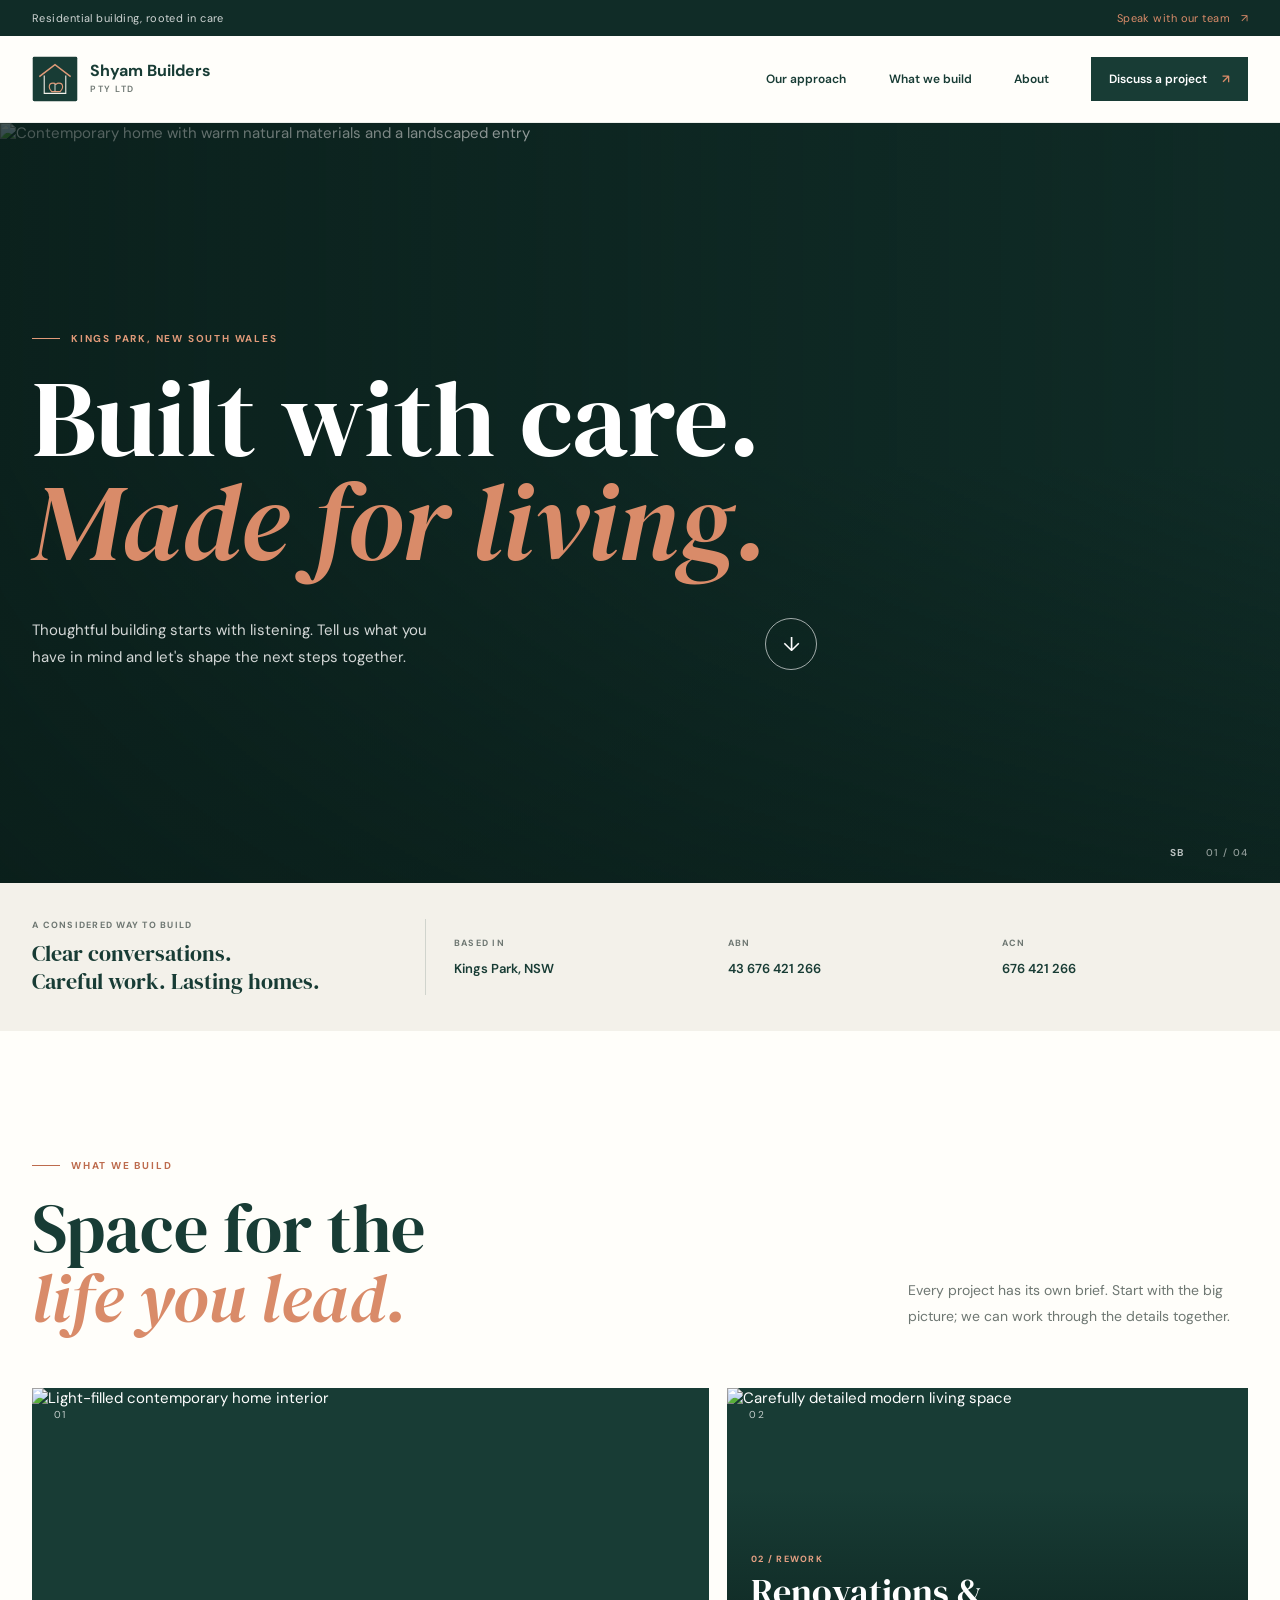
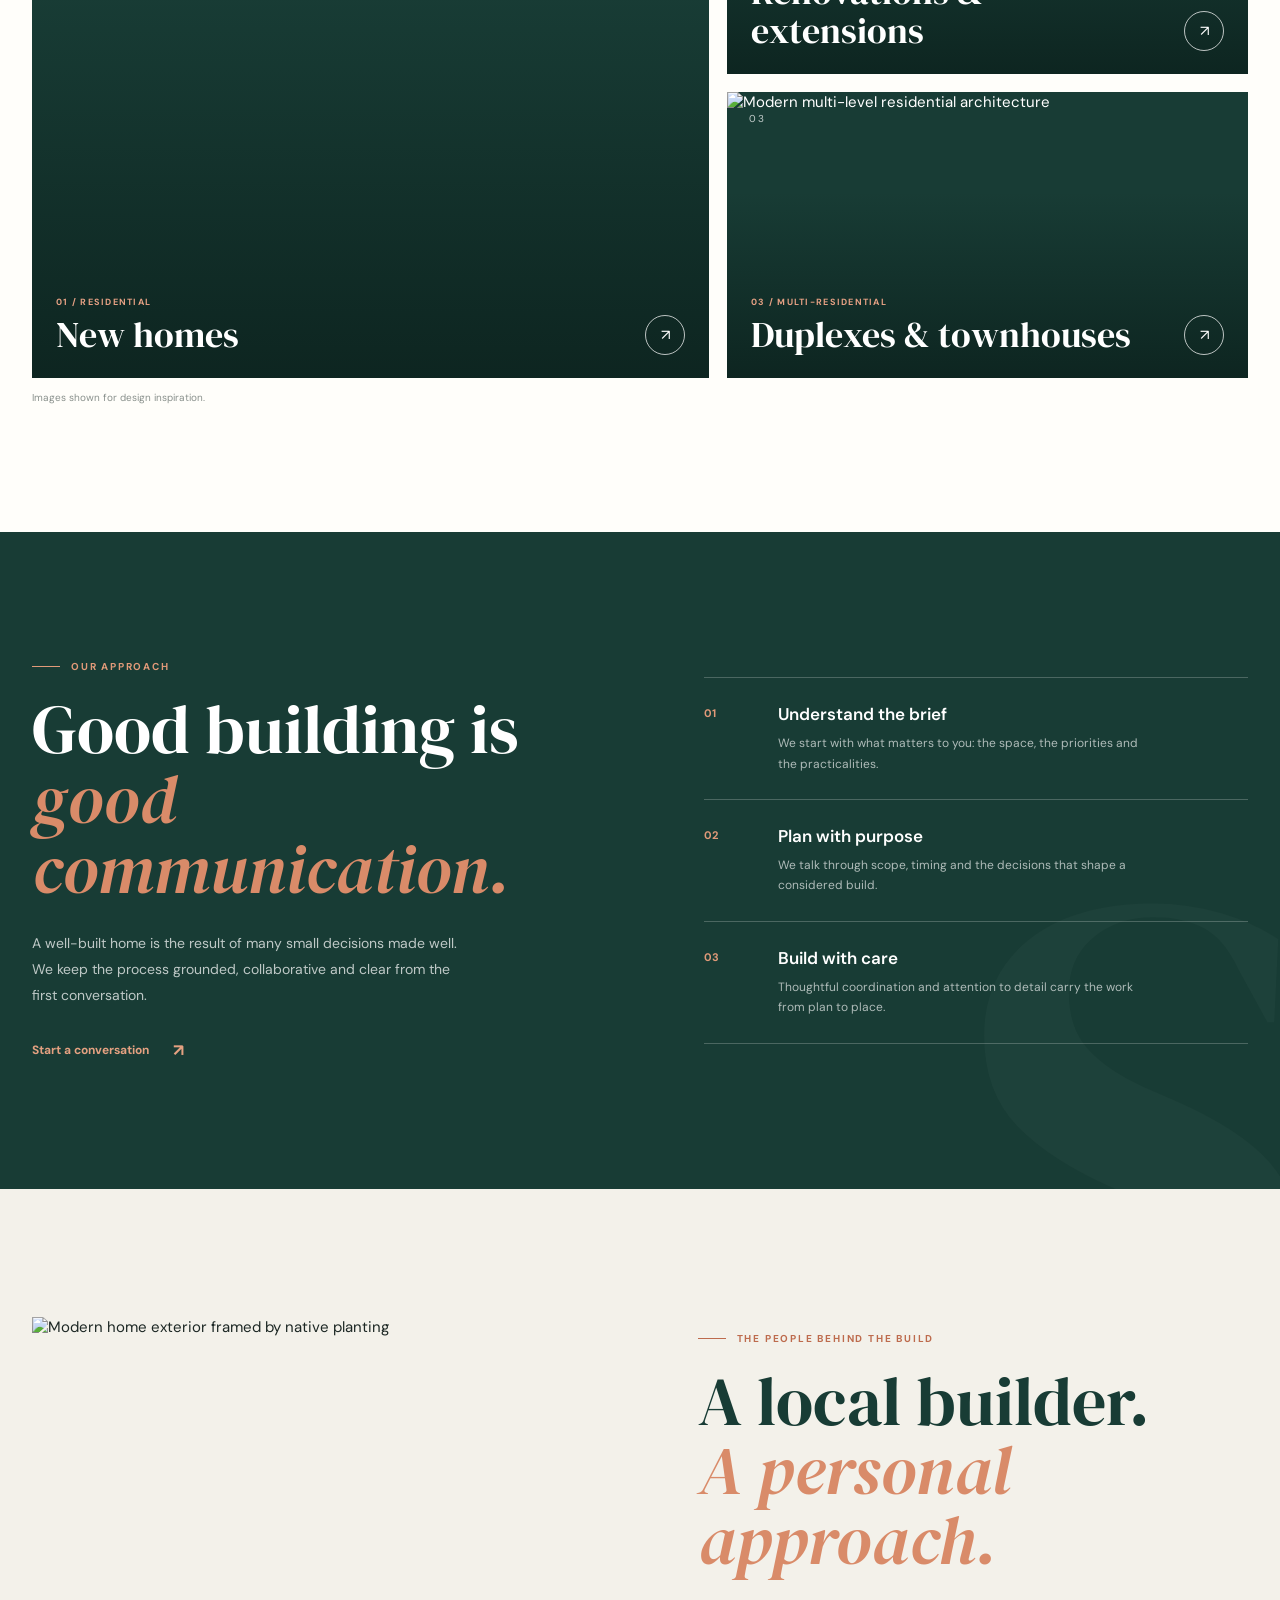
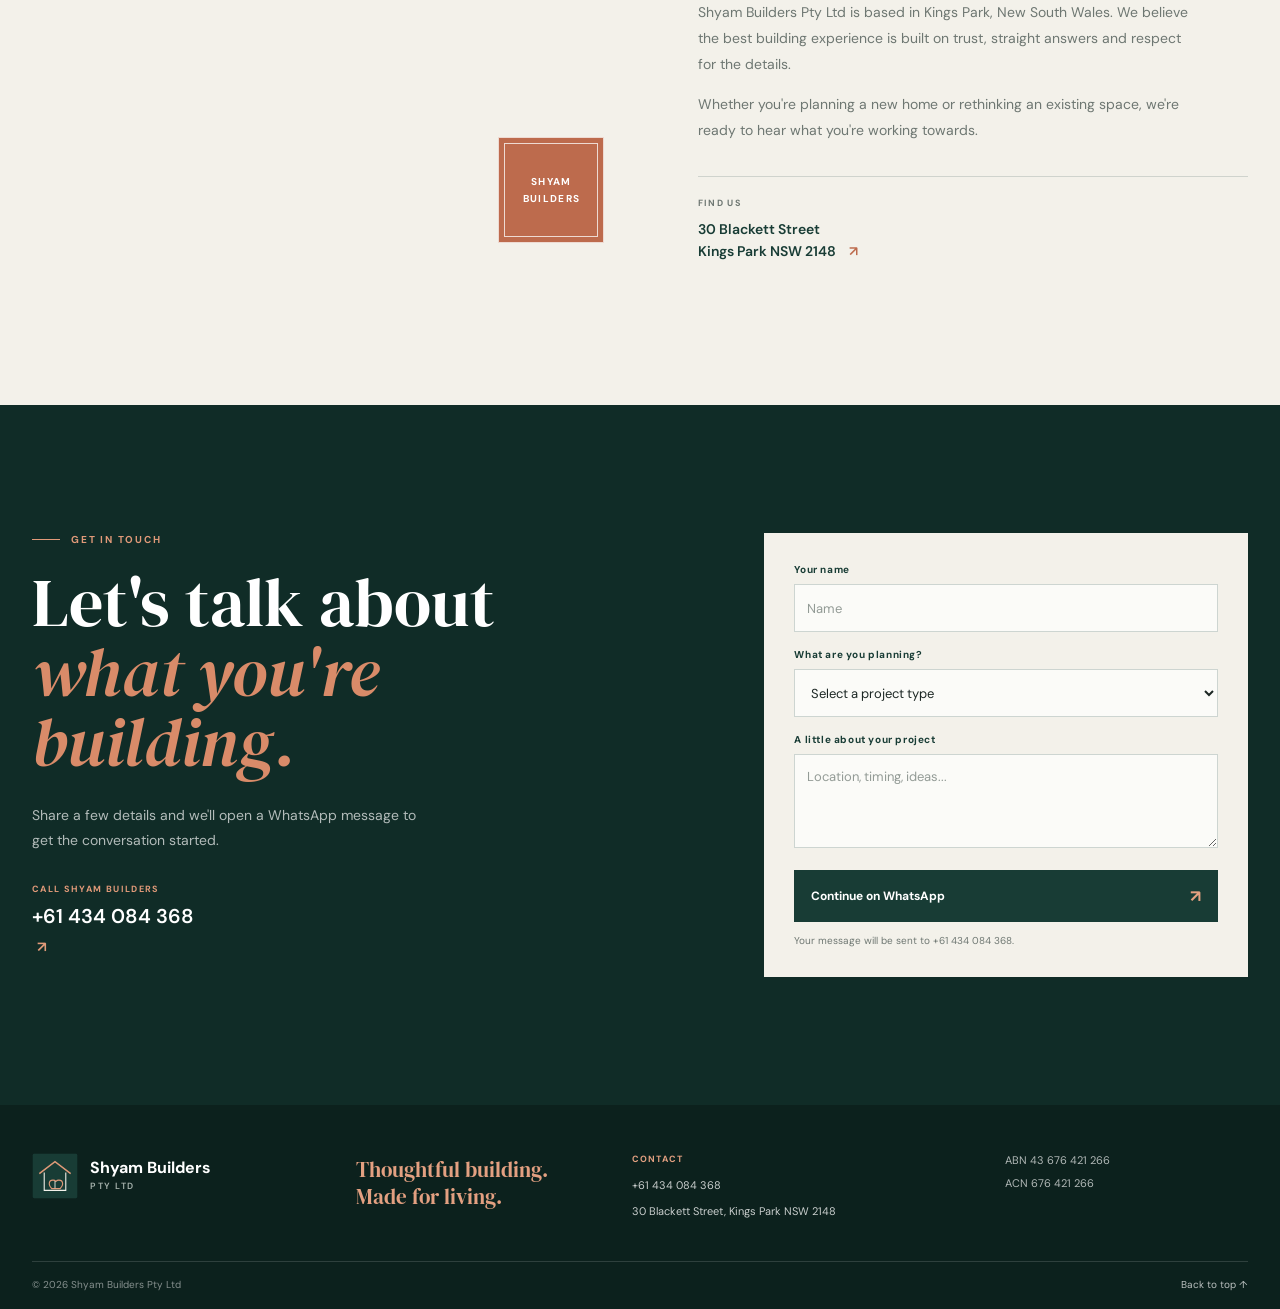
==== index.html @ a79281fe "Initial Shyam Builders website" ====
<!doctype html>
<html lang="en-AU">
  <head>
    <meta charset="UTF-8">
    <meta name="viewport" content="width=device-width, initial-scale=1">
    <meta name="theme-color" content="#183c35">
    <meta name="description" content="Shyam Builders Pty Ltd is based in Kings Park, NSW. Get in touch to discuss your residential building project.">
    <title>Shyam Builders | Thoughtful Residential Building</title>
    <link rel="icon" href="/assets/shyam-mark.svg" type="image/svg+xml">
    <link rel="preconnect" href="https://fonts.googleapis.com">
    <link rel="preconnect" href="https://fonts.gstatic.com" crossorigin>
    <link href="https://fonts.googleapis.com/css2?family=DM+Sans:wght@400;500;600;700&family=DM+Serif+Display&display=swap" rel="stylesheet">
    <link rel="stylesheet" href="/css/style.css">
    <script type="application/ld+json">
      {
        "@context": "https://schema.org",
        "@type": "GeneralContractor",
        "name": "Shyam Builders Pty Ltd",
        "telephone": "+61 434 084 368",
        "identifier": [
          { "@type": "PropertyValue", "name": "ABN", "value": "43 676 421 266" },
          { "@type": "PropertyValue", "name": "ACN", "value": "676 421 266" }
        ],
        "address": {
          "@type": "PostalAddress",
          "streetAddress": "30 Blackett Street",
          "addressLocality": "Kings Park",
          "addressRegion": "NSW",
          "postalCode": "2148",
          "addressCountry": "AU"
        }
      }
    </script>
  </head>
  <body>
    <a class="skip-link" href="#main">Skip to content</a>
    <div class="topline">
      <div class="shell topline__inner">
        <span>Residential building, rooted in care</span>
        <a href="tel:+61434084368">Speak with our team <span aria-hidden="true">↗</span></a>
      </div>
    </div>

    <header class="site-header">
      <div class="shell header__inner">
        <a class="brand" href="#home" aria-label="Shyam Builders home">
          <img src="/assets/shyam-mark.svg" width="48" height="48" alt="">
          <span class="brand__name">Shyam Builders<span>PTY LTD</span></span>
        </a>
        <button class="menu-toggle" type="button" aria-label="Open navigation" aria-expanded="false" aria-controls="primary-nav">
          <span></span><span></span>
        </button>
        <nav class="primary-nav" id="primary-nav" aria-label="Main navigation">
          <a href="#approach">Our approach</a>
          <a href="#projects">What we build</a>
          <a href="#about">About</a>
          <a class="nav-cta" href="#contact">Discuss a project <span aria-hidden="true">↗</span></a>
        </nav>
      </div>
    </header>

    <main id="main">
      <section class="hero" id="home" aria-labelledby="hero-title">
        <img class="hero__image" src="https://images.unsplash.com/photo-1600607687939-ce8a6c25118c?auto=format&fit=crop&w=2200&q=85" alt="Contemporary home with warm natural materials and a landscaped entry" fetchpriority="high">
        <div class="hero__shade"></div>
        <div class="shell hero__content">
          <p class="eyebrow eyebrow--light"><span></span> Kings Park, New South Wales</p>
          <h1 id="hero-title">Built with care.<br><em>Made for living.</em></h1>
          <div class="hero__bottom">
            <p>Thoughtful building starts with listening. Tell us what you have in mind and let's shape the next steps together.</p>
            <a class="round-link" href="#projects" aria-label="Explore what we build"><span aria-hidden="true">↓</span></a>
          </div>
        </div>
        <div class="hero__index" aria-hidden="true">SB <span>01 / 04</span></div>
      </section>

      <section class="intro-band" aria-label="Company details">
        <div class="shell intro-band__grid">
          <div class="intro-band__lead"><span class="mini-label">A considered way to build</span><p>Clear conversations.<br>Careful work. Lasting homes.</p></div>
          <div class="detail"><span>Based in</span><strong>Kings Park, NSW</strong></div>
          <div class="detail"><span>ABN</span><strong>43 676 421 266</strong></div>
          <div class="detail"><span>ACN</span><strong>676 421 266</strong></div>
        </div>
      </section>

      <section class="section projects-section" id="projects">
        <div class="shell">
          <div class="section-heading">
            <div>
              <p class="eyebrow"><span></span> What we build</p>
              <h2>Space for the<br><em>life you lead.</em></h2>
            </div>
            <p class="section-heading__note">Every project has its own brief. Start with the big picture; we can work through the details together.</p>
          </div>
          <div class="project-grid">
            <a class="project-tile project-tile--large" href="#contact" data-project="New home">
              <img src="https://images.unsplash.com/photo-1600210492486-724fe5c67fb0?auto=format&fit=crop&w=1400&q=80" alt="Light-filled contemporary home interior" loading="lazy">
              <span class="tile-number">01</span>
              <span class="tile-caption"><small>01 / Residential</small><strong>New homes</strong><span class="tile-arrow" aria-hidden="true">↗</span></span>
            </a>
            <a class="project-tile" href="#contact" data-project="Renovation or extension">
              <img src="https://images.unsplash.com/photo-1600607687920-4e2a09cf159d?auto=format&fit=crop&w=1100&q=80" alt="Carefully detailed modern living space" loading="lazy">
              <span class="tile-number">02</span>
              <span class="tile-caption"><small>02 / Rework</small><strong>Renovations &amp; extensions</strong><span class="tile-arrow" aria-hidden="true">↗</span></span>
            </a>
            <a class="project-tile" href="#contact" data-project="Duplex or townhouse">
              <img src="https://images.unsplash.com/photo-1600566753086-00f18fb6b3ea?auto=format&fit=crop&w=1100&q=80" alt="Modern multi-level residential architecture" loading="lazy">
              <span class="tile-number">03</span>
              <span class="tile-caption"><small>03 / Multi-residential</small><strong>Duplexes &amp; townhouses</strong><span class="tile-arrow" aria-hidden="true">↗</span></span>
            </a>
          </div>
          <p class="image-note">Images shown for design inspiration.</p>
        </div>
      </section>

      <section class="approach-section" id="approach">
        <div class="shell approach-layout">
          <div class="approach-copy">
            <p class="eyebrow eyebrow--light"><span></span> Our approach</p>
            <h2>Good building is<br><em>good communication.</em></h2>
            <p class="approach-intro">A well-built home is the result of many small decisions made well. We keep the process grounded, collaborative and clear from the first conversation.</p>
            <a class="text-link text-link--light" href="#contact">Start a conversation <span aria-hidden="true">↗</span></a>
          </div>
          <div class="steps">
            <article class="step"><span>01</span><div><h3>Understand the brief</h3><p>We start with what matters to you: the space, the priorities and the practicalities.</p></div></article>
            <article class="step"><span>02</span><div><h3>Plan with purpose</h3><p>We talk through scope, timing and the decisions that shape a considered build.</p></div></article>
            <article class="step"><span>03</span><div><h3>Build with care</h3><p>Thoughtful coordination and attention to detail carry the work from plan to place.</p></div></article>
          </div>
        </div>
        <div class="approach-mark" aria-hidden="true">S</div>
      </section>

      <section class="about-section section" id="about">
        <div class="shell about-layout">
          <div class="about-image-wrap">
            <img src="https://images.unsplash.com/photo-1600607687939-ce8a6c25118c?auto=format&fit=crop&w=1200&q=80" alt="Modern home exterior framed by native planting" loading="lazy">
            <span class="image-stamp">SHYAM<br>BUILDERS</span>
          </div>
          <div class="about-copy">
            <p class="eyebrow"><span></span> The people behind the build</p>
            <h2>A local builder.<br><em>A personal approach.</em></h2>
            <p>Shyam Builders Pty Ltd is based in Kings Park, New South Wales. We believe the best building experience is built on trust, straight answers and respect for the details.</p>
            <p>Whether you're planning a new home or rethinking an existing space, we're ready to hear what you're working towards.</p>
            <div class="about-contact"><span>Find us</span><a href="https://maps.google.com/?q=30+Blackett+Street,+Kings+Park+NSW+2148" target="_blank" rel="noopener noreferrer">30 Blackett Street<br>Kings Park NSW 2148 <span aria-hidden="true">↗</span></a></div>
          </div>
        </div>
      </section>

      <section class="contact-section" id="contact">
        <div class="shell contact-layout">
          <div class="contact-copy">
            <p class="eyebrow eyebrow--light"><span></span> Get in touch</p>
            <h2>Let's talk about<br><em>what you're building.</em></h2>
            <p>Share a few details and we'll open a WhatsApp message to get the conversation started.</p>
            <a class="phone-link" href="tel:+61434084368"><span>Call Shyam Builders</span>+61 434 084 368 <span aria-hidden="true">↗</span></a>
          </div>
          <form class="enquiry-form" id="enquiry-form">
            <label for="name">Your name</label>
            <input id="name" name="name" type="text" autocomplete="name" placeholder="Name" required>
            <label for="project-type">What are you planning?</label>
            <select id="project-type" name="project-type" required>
              <option value="" disabled selected>Select a project type</option>
              <option>New home</option>
              <option>Renovation or extension</option>
              <option>Duplex or townhouse</option>
              <option>Something else</option>
            </select>
            <label for="message">A little about your project</label>
            <textarea id="message" name="message" rows="3" placeholder="Location, timing, ideas..." required></textarea>
            <button class="submit-button" type="submit">Continue on WhatsApp <span aria-hidden="true">↗</span></button>
            <p class="form-note">Your message will be sent to +61 434 084 368.</p>
          </form>
        </div>
      </section>
    </main>

    <footer class="site-footer">
      <div class="shell footer-main">
        <a class="brand brand--footer" href="#home" aria-label="Shyam Builders home">
          <img src="/assets/shyam-mark.svg" width="48" height="48" alt="">
          <span class="brand__name">Shyam Builders<span>PTY LTD</span></span>
        </a>
        <p class="footer-tagline">Thoughtful building.<br>Made for living.</p>
        <div class="footer-contact"><span>Contact</span><a href="tel:+61434084368">+61 434 084 368</a><a href="https://maps.google.com/?q=30+Blackett+Street,+Kings+Park+NSW+2148" target="_blank" rel="noopener noreferrer">30 Blackett Street, Kings Park NSW 2148</a></div>
        <div class="footer-ids"><span>ABN 43 676 421 266</span><span>ACN 676 421 266</span></div>
      </div>
      <div class="shell footer-bottom"><span>© <span id="year">2026</span> Shyam Builders Pty Ltd</span><a href="#home">Back to top ↑</a></div>
    </footer>
    <script src="/js/main.js" defer></script>
  </body>
</html>
---- css/style.css ----
:root {
  color-scheme: light;
  --forest: #183c35;
  --forest-deep: #102c27;
  --copper: #bd6b4d;
  --clay: #d98b69;
  --paper: #f3f1ea;
  --white: #fffefa;
  --ink: #1c2724;
  --muted: #6e7772;
  --line: rgba(24, 60, 53, .16);
  --sans: "DM Sans", sans-serif;
  --serif: "DM Serif Display", Georgia, serif;
}

* { box-sizing: border-box; }
html { scroll-behavior: smooth; scroll-padding-top: 6rem; }
body { margin: 0; color: var(--ink); background: var(--white); font-family: var(--sans); font-size: 15px; -webkit-font-smoothing: antialiased; }
img { display: block; max-width: 100%; }
a { color: inherit; }
button, input, select, textarea { font: inherit; }
::selection { color: var(--white); background: var(--copper); }
.shell { width: min(1320px, calc(100% - 64px)); margin-inline: auto; }
.skip-link { position: absolute; z-index: 20; top: 8px; left: 8px; padding: 12px 16px; color: white; background: var(--forest); transform: translateY(-160%); }
.skip-link:focus { transform: translateY(0); }

.topline { color: rgba(255,255,255,.8); background: var(--forest-deep); font-size: 11px; letter-spacing: .04em; }
.topline__inner { min-height: 36px; display: flex; align-items: center; justify-content: space-between; gap: 20px; }
.topline a { color: var(--clay); text-decoration: none; }
.topline a span { margin-left: 7px; }
.site-header { position: sticky; z-index: 10; top: 0; background: rgba(255,254,250,.96); border-bottom: 1px solid rgba(24,60,53,.08); backdrop-filter: blur(14px); }
.header__inner { min-height: 86px; display: flex; align-items: center; justify-content: space-between; }
.brand { display: inline-flex; align-items: center; gap: 12px; color: var(--forest); text-decoration: none; }
.brand img { width: 46px; height: 46px; }
.brand__name { display: flex; flex-direction: column; font-size: 16px; font-weight: 700; line-height: 1.05; }
.brand__name span { margin-top: 5px; color: var(--muted); font-size: 9px; font-weight: 600; letter-spacing: .17em; }
.primary-nav { display: flex; align-items: center; gap: clamp(24px, 3.3vw, 50px); }
.primary-nav a { position: relative; color: var(--forest); font-size: 12px; font-weight: 600; text-decoration: none; }
.primary-nav a:not(.nav-cta)::after { position: absolute; right: 0; bottom: -7px; left: 0; height: 1px; background: var(--copper); content: ""; transform: scaleX(0); transform-origin: left; transition: transform .25s ease; }
.primary-nav a:not(.nav-cta):hover::after { transform: scaleX(1); }
.primary-nav .nav-cta { padding: 14px 18px; color: white; background: var(--forest); transition: background .2s ease; }
.primary-nav .nav-cta:hover { background: var(--copper); }
.nav-cta span { padding-left: 12px; color: var(--clay); }
.menu-toggle { display: none; }

.hero { position: relative; min-height: min(720px, 76vw); min-height: clamp(560px, 66vw, 760px); overflow: hidden; color: white; background: var(--forest-deep); }
.hero__image, .hero__shade { position: absolute; inset: 0; width: 100%; height: 100%; }
.hero__image { object-fit: cover; object-position: center 54%; animation: hero-arrive 1.2s ease both; }
.hero__shade { background: linear-gradient(90deg, rgba(10,30,26,.76), rgba(10,30,26,.34) 55%, rgba(10,30,26,.08)), linear-gradient(0deg, rgba(10,30,26,.53), transparent 55%); }
.hero__content { position: relative; z-index: 1; min-height: inherit; display: flex; flex-direction: column; justify-content: center; padding-top: 68px; padding-bottom: 72px; animation: content-arrive .8s .12s both; }
.eyebrow { display: flex; align-items: center; gap: 11px; margin: 0 0 22px; color: var(--copper); font-size: 10px; font-weight: 700; letter-spacing: .18em; text-transform: uppercase; }
.eyebrow > span { width: 28px; height: 1px; background: currentColor; }
.eyebrow--light { color: #e19a79; }
.hero h1, h2 { margin: 0; font-weight: 400; }
.hero h1 { max-width: 850px; font-family: var(--serif); font-size: clamp(58px, 8.4vw, 118px); line-height: .96; letter-spacing: 0; }
.hero h1 em, h2 em { color: var(--clay); font-weight: 400; }
.hero__bottom { display: flex; align-items: end; justify-content: space-between; gap: 30px; max-width: 785px; margin-top: 44px; }
.hero__bottom p { max-width: 405px; margin: 0; color: rgba(255,255,255,.82); font-size: 15px; line-height: 1.75; }
.round-link { display: grid; width: 52px; height: 52px; flex: 0 0 auto; place-items: center; border: 1px solid rgba(255,255,255,.62); border-radius: 50%; color: white; font-size: 20px; text-decoration: none; transition: color .2s, background .2s, border-color .2s; }
.round-link:hover { color: var(--forest); background: white; border-color: white; }
.hero__index { position: absolute; right: 32px; bottom: 24px; z-index: 1; color: rgba(255,255,255,.72); font-size: 10px; font-weight: 700; letter-spacing: .12em; }
.hero__index span { margin-left: 18px; color: rgba(255,255,255,.55); font-weight: 500; }

.intro-band { padding: 36px 0; background: var(--paper); }
.intro-band__grid { display: grid; grid-template-columns: 1.6fr repeat(3, 1fr); align-items: center; gap: 28px; }
.intro-band__lead { padding-right: 28px; border-right: 1px solid var(--line); }
.mini-label, .detail > span { display: block; margin-bottom: 9px; color: var(--muted); font-size: 9px; font-weight: 700; letter-spacing: .14em; text-transform: uppercase; }
.intro-band__lead p { margin: 0; color: var(--forest); font-family: var(--serif); font-size: 22px; line-height: 1.25; }
.detail strong { color: var(--forest); font-size: 13px; font-weight: 600; }

.section { padding: clamp(80px, 10vw, 142px) 0; }
.section-heading { display: flex; align-items: end; justify-content: space-between; gap: 42px; margin-bottom: 54px; }
h2 { color: var(--forest); font-family: var(--serif); font-size: clamp(42px, 5.3vw, 70px); line-height: 1.03; }
.section-heading__note { max-width: 340px; margin: 0 0 5px; color: var(--muted); font-size: 14px; line-height: 1.8; }
.project-grid { display: grid; grid-template-columns: 1.3fr 1fr; grid-template-rows: repeat(2, minmax(240px, 1fr)); gap: 18px; }
.project-tile { position: relative; min-height: 285px; overflow: hidden; color: white; background: var(--forest); text-decoration: none; isolation: isolate; }
.project-tile--large { grid-row: span 2; min-height: 590px; }
.project-tile::after { position: absolute; z-index: -1; inset: 0; background: linear-gradient(0deg, rgba(10,30,26,.76), transparent 65%); content: ""; }
.project-tile img { position: absolute; z-index: -2; inset: 0; width: 100%; height: 100%; object-fit: cover; transition: transform .65s cubic-bezier(.2,.7,.2,1); }
.project-tile:hover img { transform: scale(1.045); }
.tile-number { position: absolute; top: 20px; left: 22px; color: rgba(255,255,255,.75); font-size: 10px; letter-spacing: .14em; }
.tile-caption { position: absolute; right: 24px; bottom: 23px; left: 24px; display: grid; grid-template-columns: 1fr auto; align-items: end; gap: 7px 20px; }
.tile-caption small { grid-column: 1 / -1; color: #e6a184; font-size: 9px; font-weight: 700; letter-spacing: .14em; text-transform: uppercase; }
.tile-caption strong { font-family: var(--serif); font-size: clamp(23px, 2.8vw, 36px); font-weight: 400; line-height: 1.1; }
.tile-arrow { display: grid; width: 40px; height: 40px; place-items: center; border: 1px solid rgba(255,255,255,.72); border-radius: 50%; transition: background .2s, color .2s; }
.project-tile:hover .tile-arrow { color: var(--forest); background: white; }
.image-note { margin: 13px 0 0; color: #89908c; font-size: 10px; }

.approach-section { position: relative; overflow: hidden; padding: clamp(80px, 10vw, 136px) 0; color: white; background: var(--forest); }
.approach-layout { position: relative; z-index: 1; display: grid; grid-template-columns: 1fr 1fr; gap: clamp(50px, 10vw, 150px); align-items: center; }
.approach-copy h2 { color: white; }
.approach-intro { max-width: 430px; margin: 27px 0 30px; color: rgba(255,255,255,.72); font-size: 14px; line-height: 1.85; }
.text-link { display: inline-flex; align-items: center; gap: 24px; color: var(--forest); font-size: 12px; font-weight: 700; text-decoration: none; }
.text-link span { font-size: 17px; }
.text-link--light { color: #e4a181; }
.steps { border-top: 1px solid rgba(255,255,255,.22); }
.step { display: grid; grid-template-columns: 56px 1fr; gap: 18px; padding: 25px 0; border-bottom: 1px solid rgba(255,255,255,.22); }
.step > span { padding-top: 3px; color: #e19a79; font-size: 11px; font-weight: 700; }
.step h3 { margin: 0 0 8px; color: white; font-size: 17px; font-weight: 600; }
.step p { max-width: 370px; margin: 0; color: rgba(255,255,255,.65); font-size: 12px; line-height: 1.7; }
.approach-mark { position: absolute; right: -3vw; bottom: -17vw; color: rgba(255,255,255,.025); font-family: var(--serif); font-size: 54vw; line-height: .8; pointer-events: none; }

.about-section { background: var(--paper); }
.about-layout { display: grid; grid-template-columns: 1fr 1fr; align-items: center; gap: clamp(48px, 9vw, 130px); }
.about-image-wrap { position: relative; min-height: 560px; }
.about-image-wrap > img { width: 100%; height: 560px; object-fit: cover; }
.image-stamp { position: absolute; right: -22px; bottom: 34px; display: grid; width: 106px; height: 106px; place-content: center; border: 1px solid rgba(255,255,255,.75); outline: 1px solid rgba(255,255,255,.75); outline-offset: -7px; color: white; background: var(--copper); font-size: 10px; font-weight: 700; letter-spacing: .13em; line-height: 1.7; text-align: center; }
.about-copy > p:not(.eyebrow) { max-width: 490px; color: var(--muted); font-size: 14px; line-height: 1.85; }
.about-copy h2 { margin-bottom: 24px; }
.about-contact { display: flex; flex-direction: column; gap: 9px; margin-top: 32px; padding-top: 20px; border-top: 1px solid var(--line); }
.about-contact > span { color: var(--muted); font-size: 9px; font-weight: 700; letter-spacing: .15em; text-transform: uppercase; }
.about-contact a { color: var(--forest); font-size: 14px; font-weight: 600; line-height: 1.6; text-decoration: none; }
.about-contact a span { padding-left: 10px; color: var(--copper); }

.contact-section { padding: clamp(80px, 10vw, 135px) 0; color: white; background: var(--forest-deep); }
.contact-layout { display: grid; grid-template-columns: 1fr .8fr; align-items: start; gap: clamp(50px, 10vw, 145px); }
.contact-copy h2 { color: white; }
.contact-copy > p:not(.eyebrow) { max-width: 400px; margin: 25px 0 30px; color: rgba(255,255,255,.68); font-size: 14px; line-height: 1.8; }
.phone-link { display: flex; flex-direction: column; align-items: flex-start; gap: 8px; color: white; font-size: 20px; font-weight: 600; text-decoration: none; }
.phone-link > span:first-child { color: #e19a79; font-size: 9px; font-weight: 700; letter-spacing: .15em; text-transform: uppercase; }
.phone-link > span:last-child { display: inline; padding-left: 5px; color: #e19a79; font-size: 15px; }
.enquiry-form { display: flex; flex-direction: column; padding: 30px; color: var(--ink); background: var(--paper); }
.enquiry-form label { margin: 16px 0 8px; color: var(--forest); font-size: 10px; font-weight: 700; letter-spacing: .06em; }
.enquiry-form label:first-child { margin-top: 0; }
.enquiry-form input, .enquiry-form select, .enquiry-form textarea { width: 100%; min-height: 48px; padding: 13px 12px; border: 1px solid rgba(24,60,53,.2); border-radius: 0; outline: 0; color: var(--ink); background: rgba(255,255,255,.7); font-size: 13px; }
.enquiry-form textarea { min-height: 94px; resize: vertical; }
.enquiry-form input:focus, .enquiry-form select:focus, .enquiry-form textarea:focus { border-color: var(--copper); box-shadow: 0 0 0 2px rgba(189,107,77,.12); }
.enquiry-form input::placeholder, .enquiry-form textarea::placeholder { color: #939b96; }
.submit-button { display: flex; min-height: 52px; align-items: center; justify-content: space-between; margin-top: 22px; padding: 0 17px; border: 0; color: white; background: var(--forest); cursor: pointer; font-size: 12px; font-weight: 700; text-align: left; transition: background .2s; }
.submit-button:hover { background: var(--copper); }
.submit-button span { color: #e4a181; font-size: 17px; }
.form-note { margin: 12px 0 0; color: var(--muted); font-size: 10px; }

.site-footer { color: white; background: #0c211d; }
.footer-main { display: grid; grid-template-columns: 1.2fr 1fr 1.4fr 1fr; gap: 32px; align-items: start; padding-top: 48px; padding-bottom: 42px; }
.brand--footer { color: white; }
.brand--footer .brand__name span { color: #a7b3ad; }
.footer-tagline { margin: 3px 0 0; color: #e3a081; font-family: var(--serif); font-size: 21px; line-height: 1.3; }
.footer-contact, .footer-ids { display: flex; flex-direction: column; gap: 9px; font-size: 11px; }
.footer-contact > span { margin-bottom: 3px; color: #e3a081; font-size: 9px; font-weight: 700; letter-spacing: .14em; text-transform: uppercase; }
.footer-contact a { color: rgba(255,255,255,.78); text-decoration: none; line-height: 1.5; }
.footer-contact a:hover, .footer-bottom a:hover { color: #e3a081; }
.footer-ids { color: rgba(255,255,255,.68); }
.footer-bottom { display: flex; justify-content: space-between; gap: 20px; padding-top: 16px; padding-bottom: 18px; border-top: 1px solid rgba(255,255,255,.14); color: rgba(255,255,255,.5); font-size: 10px; }
.footer-bottom a { color: rgba(255,255,255,.72); text-decoration: none; }

@keyframes hero-arrive { from { transform: scale(1.035); } to { transform: scale(1); } }
@keyframes content-arrive { from { opacity: 0; transform: translateY(18px); } to { opacity: 1; transform: translateY(0); } }
@media (prefers-reduced-motion: reduce) { *, *::before, *::after { scroll-behavior: auto !important; animation-duration: .01ms !important; animation-iteration-count: 1 !important; transition-duration: .01ms !important; } }

@media (max-width: 900px) {
  .shell { width: min(100% - 44px, 720px); }
  .intro-band__grid { grid-template-columns: repeat(3, 1fr); }
  .intro-band__lead { grid-column: 1 / -1; padding: 0 0 19px; border-right: 0; border-bottom: 1px solid var(--line); }
  .project-grid { grid-template-rows: repeat(2, minmax(210px, 1fr)); }
  .project-tile--large { min-height: 470px; }
  .about-layout { gap: 48px; }
  .about-image-wrap, .about-image-wrap > img { min-height: 450px; height: 450px; }
  .footer-main { grid-template-columns: 1fr 1fr; }
}

@media (max-width: 640px) {
  html { scroll-padding-top: 5rem; }
  .shell { width: calc(100% - 36px); }
  .topline__inner { min-height: 34px; font-size: 9px; }
  .topline__inner > span { max-width: 52%; }
  .topline a { white-space: nowrap; }
  .header__inner { min-height: 72px; }
  .brand img { width: 40px; height: 40px; }
  .brand__name { font-size: 14px; }
  .menu-toggle { display: flex; width: 44px; height: 44px; flex-direction: column; align-items: center; justify-content: center; gap: 6px; border: 1px solid var(--line); color: var(--forest); background: transparent; cursor: pointer; }
  .menu-toggle span { display: block; width: 18px; height: 1px; background: currentColor; transition: transform .2s; }
  .menu-toggle[aria-expanded="true"] span:first-child { transform: translateY(3.5px) rotate(45deg); }
  .menu-toggle[aria-expanded="true"] span:last-child { transform: translateY(-3.5px) rotate(-45deg); }
  .primary-nav { position: absolute; top: 100%; right: 0; left: 0; display: none; flex-direction: column; align-items: stretch; gap: 0; padding: 8px 18px 18px; border-bottom: 1px solid var(--line); background: var(--white); }
  .primary-nav.is-open { display: flex; }
  .primary-nav a { padding: 15px 4px; border-bottom: 1px solid rgba(24,60,53,.08); }
  .primary-nav .nav-cta { margin-top: 12px; padding: 15px; border: 0; }
  .hero { min-height: 650px; min-height: min(760px, 88svh); }
  .hero__image { object-position: 57% center; }
  .hero__shade { background: linear-gradient(90deg, rgba(10,30,26,.68), rgba(10,30,26,.2)), linear-gradient(0deg, rgba(10,30,26,.6), transparent 64%); }
  .hero__content { justify-content: flex-end; padding-top: 56px; padding-bottom: 75px; }
  .hero h1 { font-size: clamp(54px, 14vw, 78px); }
  .hero__bottom { align-items: center; margin-top: 27px; }
  .hero__bottom p { max-width: 300px; font-size: 13px; }
  .round-link { width: 44px; height: 44px; }
  .hero__index { right: 18px; bottom: 18px; font-size: 9px; }
  .intro-band { padding: 27px 0; }
  .intro-band__grid { grid-template-columns: 1fr 1fr; gap: 19px 12px; }
  .intro-band__lead { padding-bottom: 16px; }
  .intro-band__lead p { font-size: 20px; }
  .detail strong { font-size: 11px; }
  .section { padding: 78px 0; }
  .section-heading { align-items: start; flex-direction: column; gap: 17px; margin-bottom: 30px; }
  h2 { font-size: clamp(40px, 11vw, 54px); }
  .section-heading__note { max-width: 390px; font-size: 13px; }
  .project-grid { grid-template-columns: 1fr; grid-template-rows: none; gap: 12px; }
  .project-tile, .project-tile--large { min-height: 330px; grid-row: auto; }
  .tile-caption { right: 17px; bottom: 17px; left: 17px; }
  .tile-caption strong { font-size: 27px; }
  .approach-layout { grid-template-columns: 1fr; gap: 40px; }
  .approach-intro { margin: 21px 0 24px; }
  .step { grid-template-columns: 38px 1fr; gap: 12px; padding: 20px 0; }
  .step h3 { font-size: 16px; }
  .about-layout { grid-template-columns: 1fr; gap: 42px; }
  .about-image-wrap, .about-image-wrap > img { min-height: 380px; height: 380px; }
  .image-stamp { right: 12px; bottom: 16px; width: 88px; height: 88px; font-size: 9px; }
  .about-copy > p:not(.eyebrow) { font-size: 13px; }
  .contact-layout { grid-template-columns: 1fr; gap: 40px; }
  .contact-copy > p:not(.eyebrow) { margin: 20px 0 24px; }
  .enquiry-form { padding: 22px 18px; }
  .footer-main { grid-template-columns: 1fr 1fr; gap: 30px 18px; padding-top: 38px; }
  .footer-tagline { font-size: 18px; }
  .footer-contact { grid-column: 1 / -1; }
  .footer-ids { grid-column: 1 / -1; flex-direction: row; gap: 16px; font-size: 10px; }
}
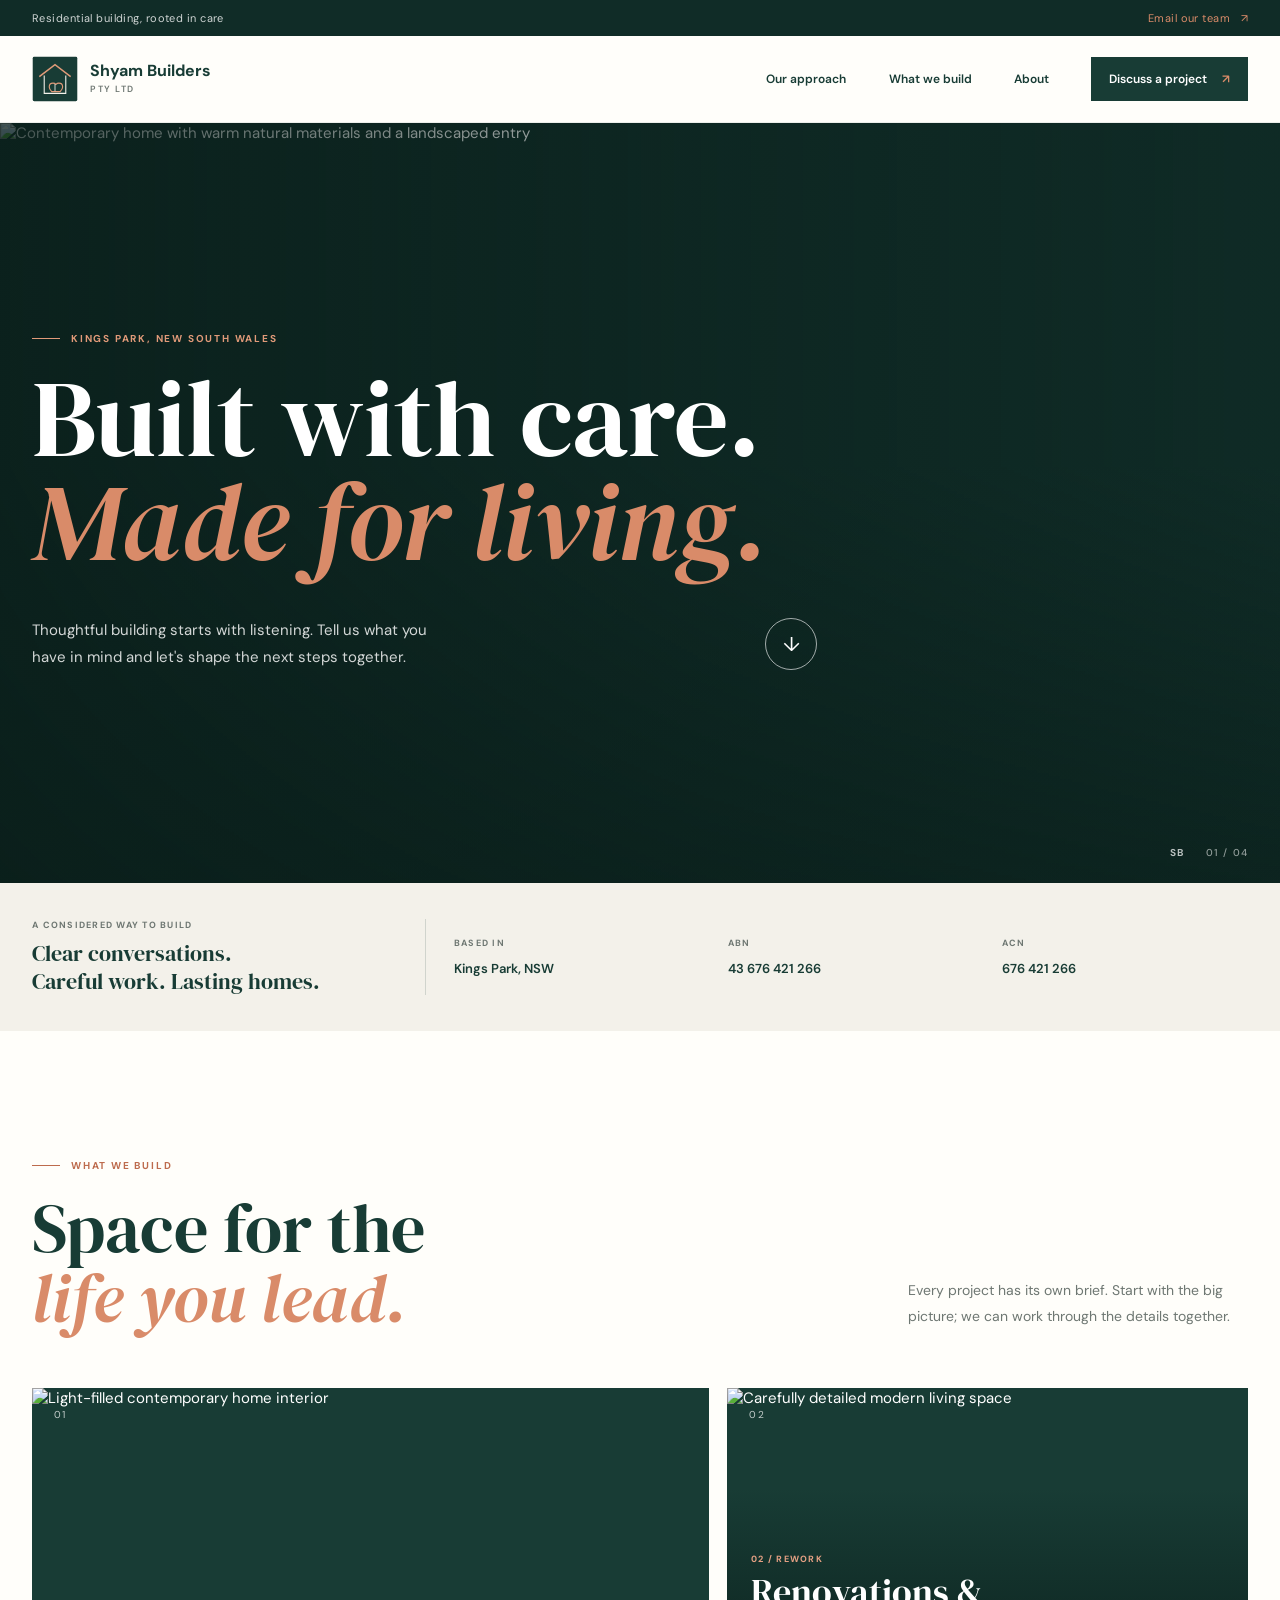
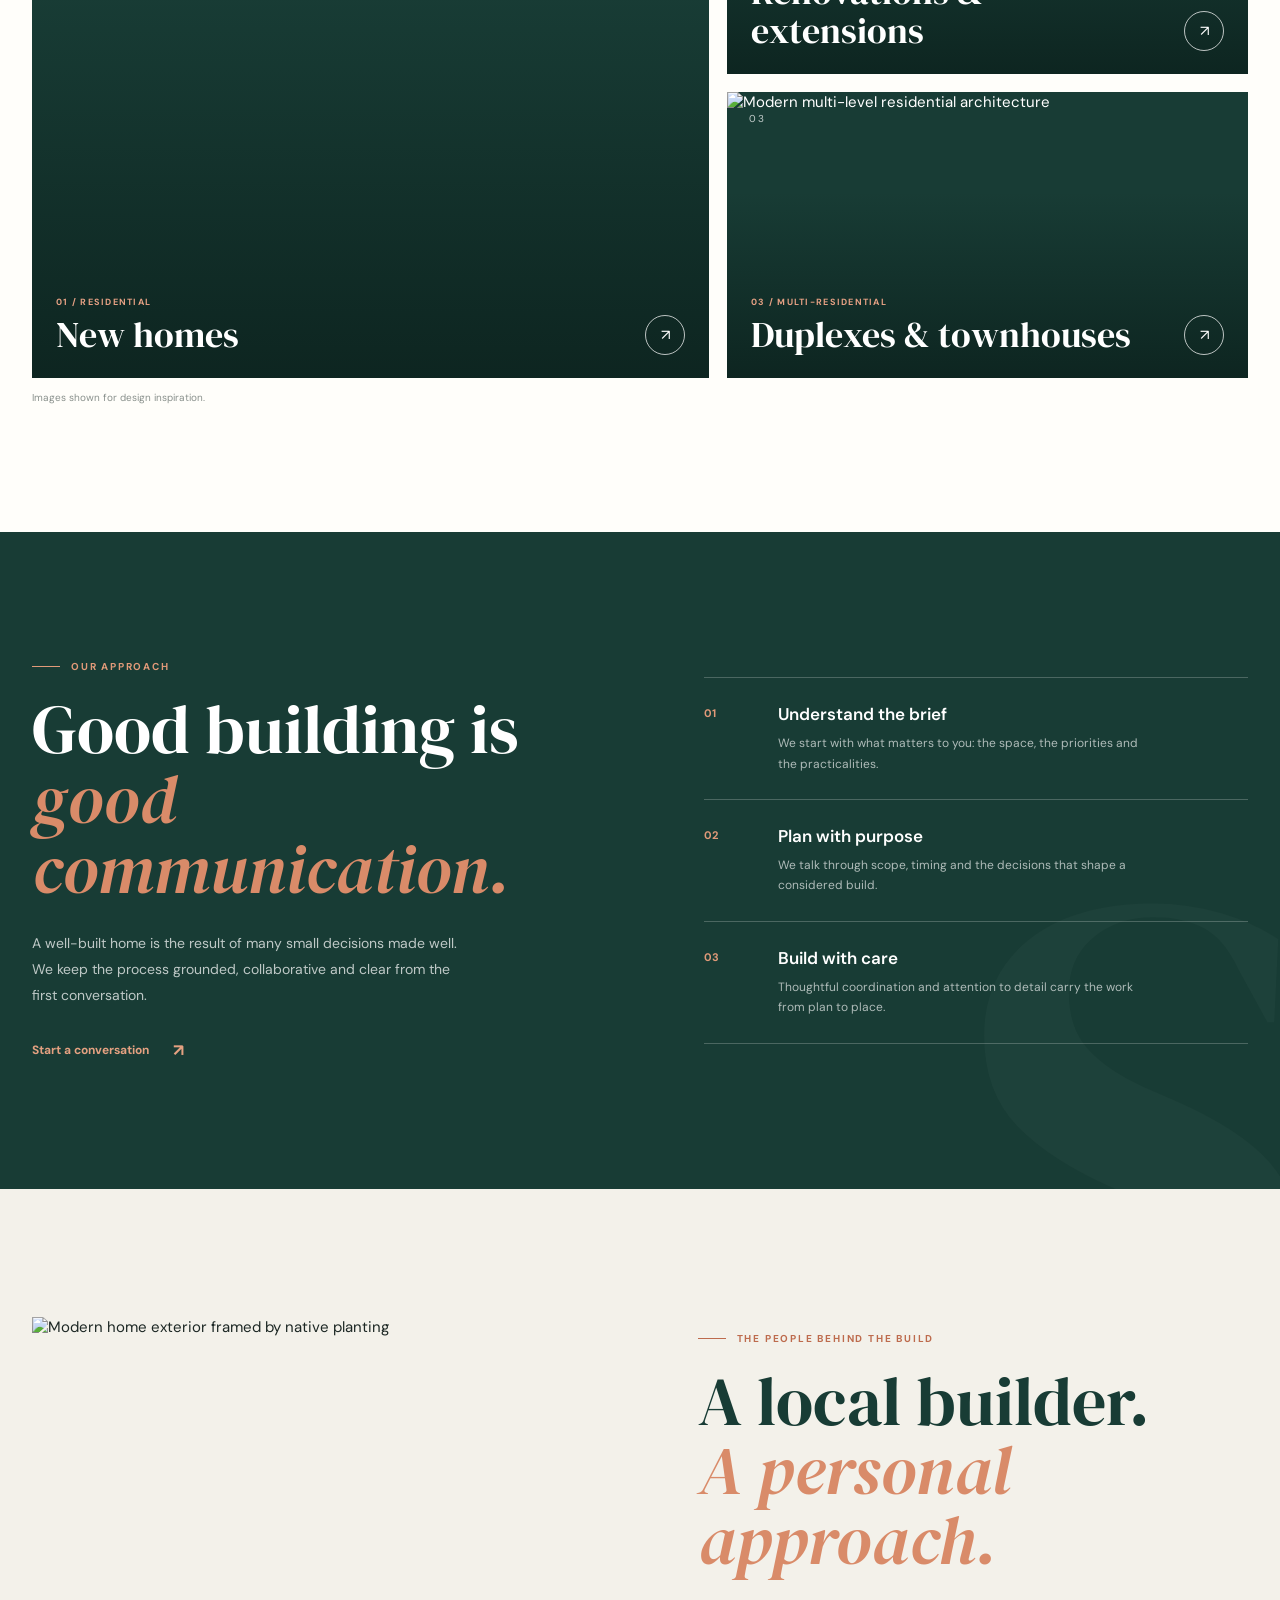
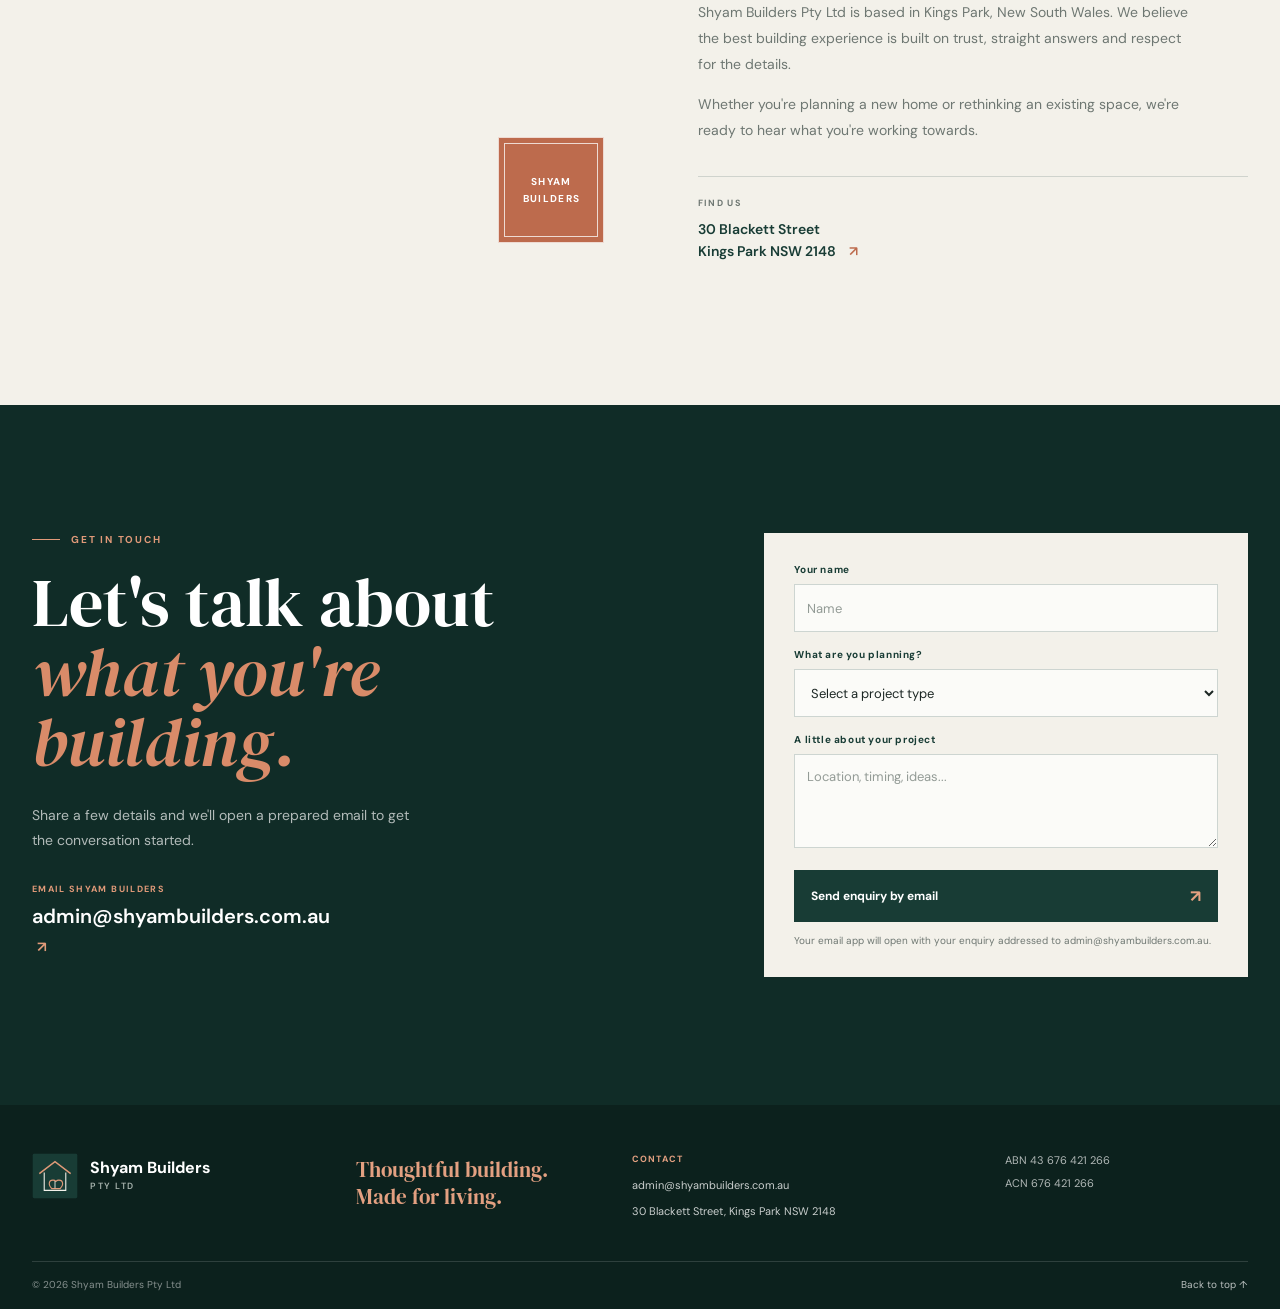
==== commit c3b9c1f9: "Use email for website enquiries" ====
--- a/index.html
+++ b/index.html
@@ -16,7 +16,7 @@
         "@context": "https://schema.org",
         "@type": "GeneralContractor",
         "name": "Shyam Builders Pty Ltd",
-        "telephone": "+61 434 084 368",
+        "email": "admin@shyambuilders.com.au",
         "identifier": [
           { "@type": "PropertyValue", "name": "ABN", "value": "43 676 421 266" },
           { "@type": "PropertyValue", "name": "ACN", "value": "676 421 266" }
@@ -37,7 +37,7 @@
     <div class="topline">
       <div class="shell topline__inner">
         <span>Residential building, rooted in care</span>
-        <a href="tel:+61434084368">Speak with our team <span aria-hidden="true">↗</span></a>
+        <a href="mailto:admin@shyambuilders.com.au">Email our team <span aria-hidden="true">↗</span></a>
       </div>
     </div>
 
@@ -151,8 +151,8 @@
           <div class="contact-copy">
             <p class="eyebrow eyebrow--light"><span></span> Get in touch</p>
             <h2>Let's talk about<br><em>what you're building.</em></h2>
-            <p>Share a few details and we'll open a WhatsApp message to get the conversation started.</p>
-            <a class="phone-link" href="tel:+61434084368"><span>Call Shyam Builders</span>+61 434 084 368 <span aria-hidden="true">↗</span></a>
+            <p>Share a few details and we'll open a prepared email to get the conversation started.</p>
+            <a class="email-link" href="mailto:admin@shyambuilders.com.au"><span>Email Shyam Builders</span>admin@shyambuilders.com.au <span aria-hidden="true">↗</span></a>
           </div>
           <form class="enquiry-form" id="enquiry-form">
             <label for="name">Your name</label>
@@ -167,8 +167,8 @@
             </select>
             <label for="message">A little about your project</label>
             <textarea id="message" name="message" rows="3" placeholder="Location, timing, ideas..." required></textarea>
-            <button class="submit-button" type="submit">Continue on WhatsApp <span aria-hidden="true">↗</span></button>
-            <p class="form-note">Your message will be sent to +61 434 084 368.</p>
+            <button class="submit-button" type="submit">Send enquiry by email <span aria-hidden="true">↗</span></button>
+            <p class="form-note">Your email app will open with your enquiry addressed to admin@shyambuilders.com.au.</p>
           </form>
         </div>
       </section>
@@ -181,7 +181,7 @@
           <span class="brand__name">Shyam Builders<span>PTY LTD</span></span>
         </a>
         <p class="footer-tagline">Thoughtful building.<br>Made for living.</p>
-        <div class="footer-contact"><span>Contact</span><a href="tel:+61434084368">+61 434 084 368</a><a href="https://maps.google.com/?q=30+Blackett+Street,+Kings+Park+NSW+2148" target="_blank" rel="noopener noreferrer">30 Blackett Street, Kings Park NSW 2148</a></div>
+        <div class="footer-contact"><span>Contact</span><a href="mailto:admin@shyambuilders.com.au">admin@shyambuilders.com.au</a><a href="https://maps.google.com/?q=30+Blackett+Street,+Kings+Park+NSW+2148" target="_blank" rel="noopener noreferrer">30 Blackett Street, Kings Park NSW 2148</a></div>
         <div class="footer-ids"><span>ABN 43 676 421 266</span><span>ACN 676 421 266</span></div>
       </div>
       <div class="shell footer-bottom"><span>© <span id="year">2026</span> Shyam Builders Pty Ltd</span><a href="#home">Back to top ↑</a></div>
--- a/css/style.css
+++ b/css/style.css
@@ -116,9 +116,9 @@
 .contact-layout { display: grid; grid-template-columns: 1fr .8fr; align-items: start; gap: clamp(50px, 10vw, 145px); }
 .contact-copy h2 { color: white; }
 .contact-copy > p:not(.eyebrow) { max-width: 400px; margin: 25px 0 30px; color: rgba(255,255,255,.68); font-size: 14px; line-height: 1.8; }
-.phone-link { display: flex; flex-direction: column; align-items: flex-start; gap: 8px; color: white; font-size: 20px; font-weight: 600; text-decoration: none; }
-.phone-link > span:first-child { color: #e19a79; font-size: 9px; font-weight: 700; letter-spacing: .15em; text-transform: uppercase; }
-.phone-link > span:last-child { display: inline; padding-left: 5px; color: #e19a79; font-size: 15px; }
+.email-link { display: flex; flex-direction: column; align-items: flex-start; gap: 8px; color: white; font-size: 20px; font-weight: 600; text-decoration: none; overflow-wrap: anywhere; }
+.email-link > span:first-child { color: #e19a79; font-size: 9px; font-weight: 700; letter-spacing: .15em; text-transform: uppercase; }
+.email-link > span:last-child { display: inline; padding-left: 5px; color: #e19a79; font-size: 15px; }
 .enquiry-form { display: flex; flex-direction: column; padding: 30px; color: var(--ink); background: var(--paper); }
 .enquiry-form label { margin: 16px 0 8px; color: var(--forest); font-size: 10px; font-weight: 700; letter-spacing: .06em; }
 .enquiry-form label:first-child { margin-top: 0; }
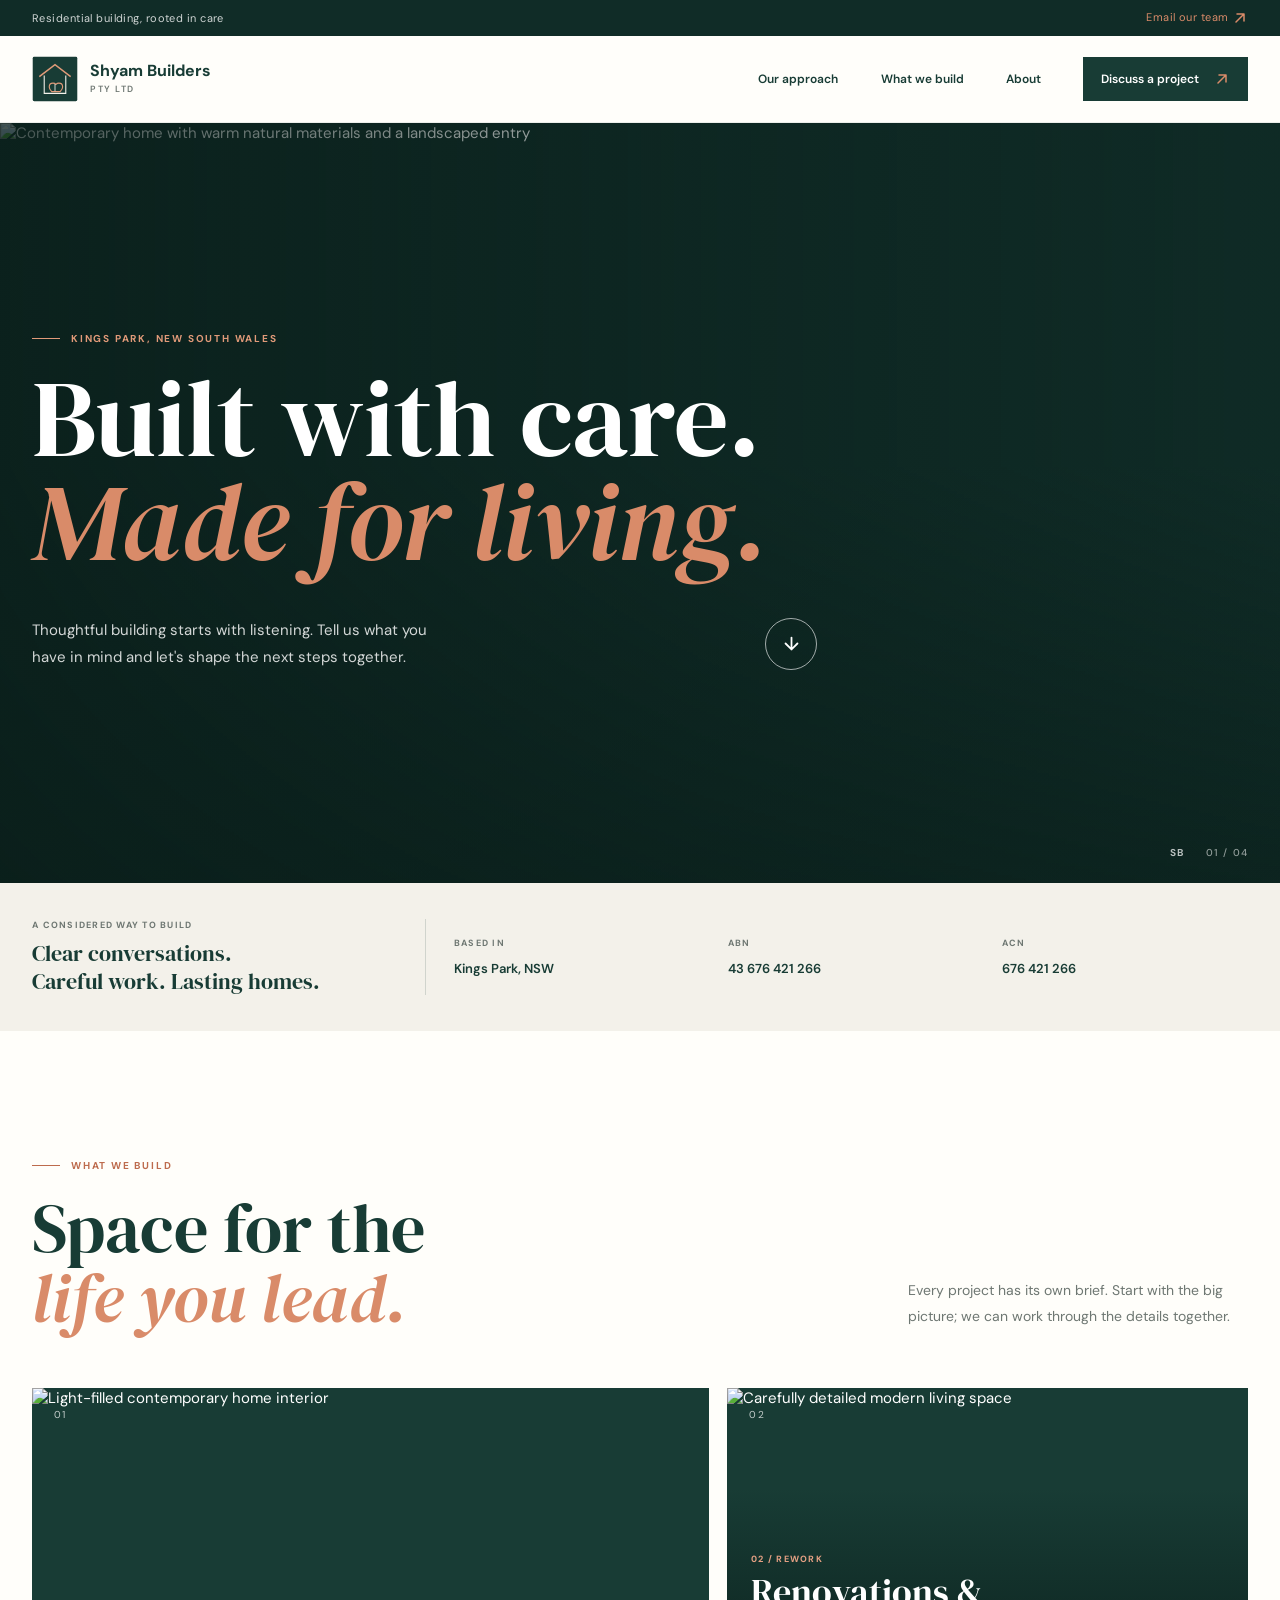
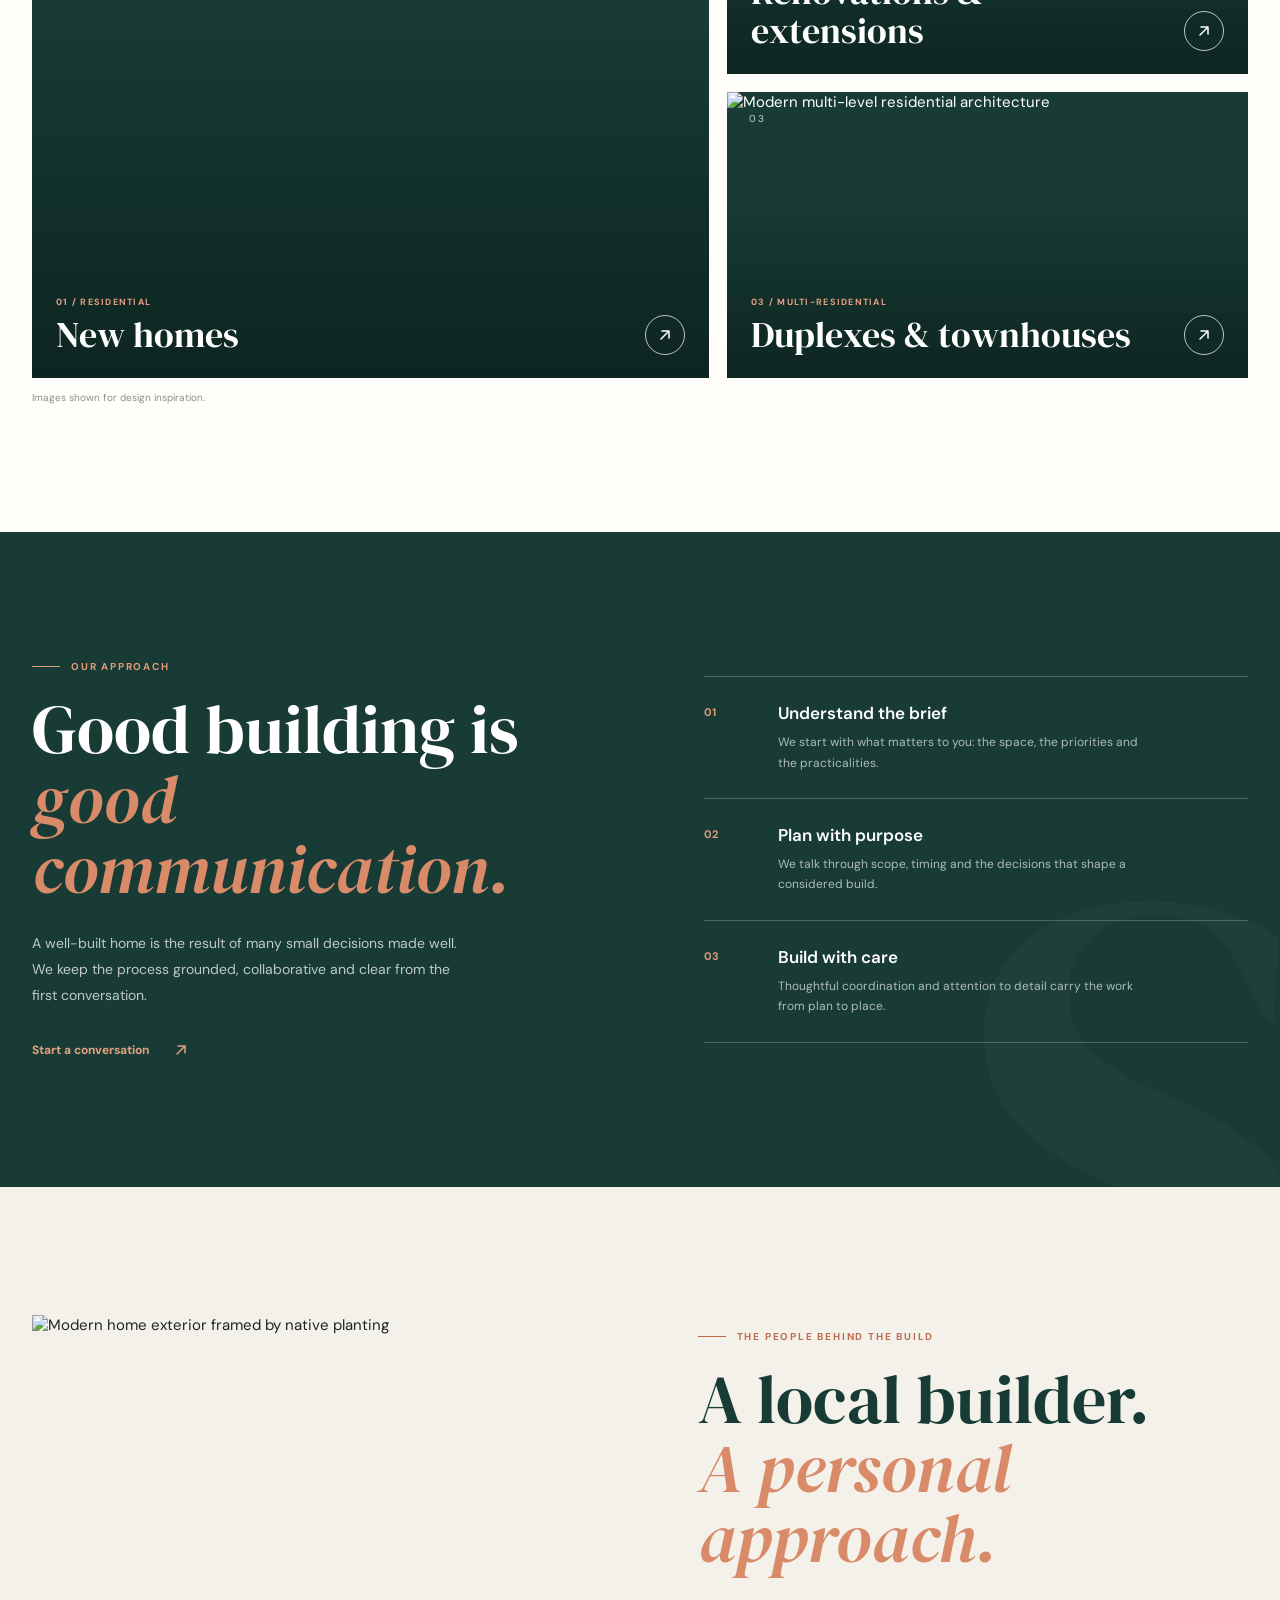
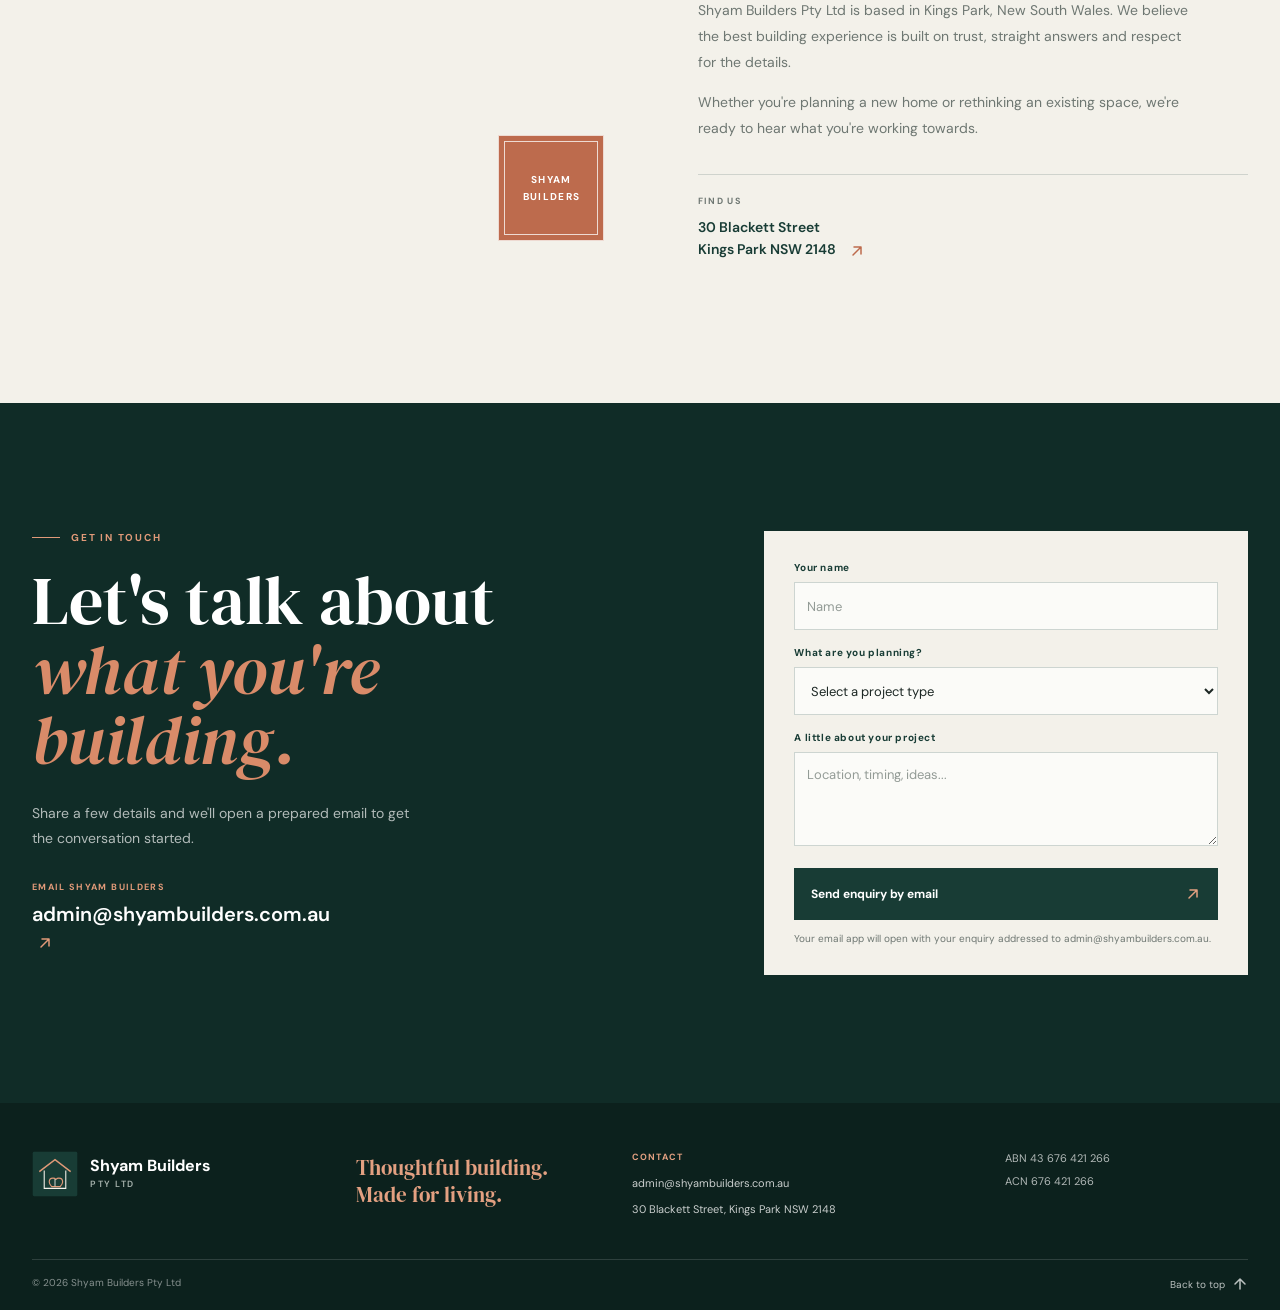
==== commit 3e9fbac4: "Add branded letterhead and logo variants" ====
--- a/index.html
+++ b/index.html
@@ -37,7 +37,7 @@
     <div class="topline">
       <div class="shell topline__inner">
         <span>Residential building, rooted in care</span>
-        <a href="mailto:admin@shyambuilders.com.au">Email our team <span aria-hidden="true">↗</span></a>
+        <a href="mailto:admin@shyambuilders.com.au">Email our team <svg class="icon-arrow" viewBox="0 0 16 16" fill="none" stroke="currentColor" stroke-width="1.5" stroke-linecap="round" stroke-linejoin="round" aria-hidden="true"><path d="M4 12 12 4M5 4h7v7"/></svg></a>
       </div>
     </div>
 
@@ -54,7 +54,7 @@
           <a href="#approach">Our approach</a>
           <a href="#projects">What we build</a>
           <a href="#about">About</a>
-          <a class="nav-cta" href="#contact">Discuss a project <span aria-hidden="true">↗</span></a>
+          <a class="nav-cta" href="#contact">Discuss a project <svg class="icon-arrow" viewBox="0 0 16 16" fill="none" stroke="currentColor" stroke-width="1.5" stroke-linecap="round" stroke-linejoin="round" aria-hidden="true"><path d="M4 12 12 4M5 4h7v7"/></svg></a>
         </nav>
       </div>
     </header>
@@ -68,7 +68,7 @@
           <h1 id="hero-title">Built with care.<br><em>Made for living.</em></h1>
           <div class="hero__bottom">
             <p>Thoughtful building starts with listening. Tell us what you have in mind and let's shape the next steps together.</p>
-            <a class="round-link" href="#projects" aria-label="Explore what we build"><span aria-hidden="true">↓</span></a>
+            <a class="round-link" href="#projects" aria-label="Explore what we build"><svg class="icon-arrow icon-arrow--down" viewBox="0 0 16 16" fill="none" stroke="currentColor" stroke-width="1.5" stroke-linecap="round" stroke-linejoin="round" aria-hidden="true"><path d="M8 3v10M3 8l5 5 5-5"/></svg></a>
           </div>
         </div>
         <div class="hero__index" aria-hidden="true">SB <span>01 / 04</span></div>
@@ -96,17 +96,17 @@
             <a class="project-tile project-tile--large" href="#contact" data-project="New home">
               <img src="https://images.unsplash.com/photo-1600210492486-724fe5c67fb0?auto=format&fit=crop&w=1400&q=80" alt="Light-filled contemporary home interior" loading="lazy">
               <span class="tile-number">01</span>
-              <span class="tile-caption"><small>01 / Residential</small><strong>New homes</strong><span class="tile-arrow" aria-hidden="true">↗</span></span>
+              <span class="tile-caption"><small>01 / Residential</small><strong>New homes</strong><span class="tile-arrow" aria-hidden="true"><svg class="icon-arrow" viewBox="0 0 16 16" fill="none" stroke="currentColor" stroke-width="1.5" stroke-linecap="round" stroke-linejoin="round"><path d="M4 12 12 4M5 4h7v7"/></svg></span></span>
             </a>
             <a class="project-tile" href="#contact" data-project="Renovation or extension">
               <img src="https://images.unsplash.com/photo-1600607687920-4e2a09cf159d?auto=format&fit=crop&w=1100&q=80" alt="Carefully detailed modern living space" loading="lazy">
               <span class="tile-number">02</span>
-              <span class="tile-caption"><small>02 / Rework</small><strong>Renovations &amp; extensions</strong><span class="tile-arrow" aria-hidden="true">↗</span></span>
+              <span class="tile-caption"><small>02 / Rework</small><strong>Renovations &amp; extensions</strong><span class="tile-arrow" aria-hidden="true"><svg class="icon-arrow" viewBox="0 0 16 16" fill="none" stroke="currentColor" stroke-width="1.5" stroke-linecap="round" stroke-linejoin="round"><path d="M4 12 12 4M5 4h7v7"/></svg></span></span>
             </a>
             <a class="project-tile" href="#contact" data-project="Duplex or townhouse">
               <img src="https://images.unsplash.com/photo-1600566753086-00f18fb6b3ea?auto=format&fit=crop&w=1100&q=80" alt="Modern multi-level residential architecture" loading="lazy">
               <span class="tile-number">03</span>
-              <span class="tile-caption"><small>03 / Multi-residential</small><strong>Duplexes &amp; townhouses</strong><span class="tile-arrow" aria-hidden="true">↗</span></span>
+              <span class="tile-caption"><small>03 / Multi-residential</small><strong>Duplexes &amp; townhouses</strong><span class="tile-arrow" aria-hidden="true"><svg class="icon-arrow" viewBox="0 0 16 16" fill="none" stroke="currentColor" stroke-width="1.5" stroke-linecap="round" stroke-linejoin="round"><path d="M4 12 12 4M5 4h7v7"/></svg></span></span>
             </a>
           </div>
           <p class="image-note">Images shown for design inspiration.</p>
@@ -119,7 +119,7 @@
             <p class="eyebrow eyebrow--light"><span></span> Our approach</p>
             <h2>Good building is<br><em>good communication.</em></h2>
             <p class="approach-intro">A well-built home is the result of many small decisions made well. We keep the process grounded, collaborative and clear from the first conversation.</p>
-            <a class="text-link text-link--light" href="#contact">Start a conversation <span aria-hidden="true">↗</span></a>
+            <a class="text-link text-link--light" href="#contact">Start a conversation <svg class="icon-arrow" viewBox="0 0 16 16" fill="none" stroke="currentColor" stroke-width="1.5" stroke-linecap="round" stroke-linejoin="round" aria-hidden="true"><path d="M4 12 12 4M5 4h7v7"/></svg></a>
           </div>
           <div class="steps">
             <article class="step"><span>01</span><div><h3>Understand the brief</h3><p>We start with what matters to you: the space, the priorities and the practicalities.</p></div></article>
@@ -141,7 +141,7 @@
             <h2>A local builder.<br><em>A personal approach.</em></h2>
             <p>Shyam Builders Pty Ltd is based in Kings Park, New South Wales. We believe the best building experience is built on trust, straight answers and respect for the details.</p>
             <p>Whether you're planning a new home or rethinking an existing space, we're ready to hear what you're working towards.</p>
-            <div class="about-contact"><span>Find us</span><a href="https://maps.google.com/?q=30+Blackett+Street,+Kings+Park+NSW+2148" target="_blank" rel="noopener noreferrer">30 Blackett Street<br>Kings Park NSW 2148 <span aria-hidden="true">↗</span></a></div>
+            <div class="about-contact"><span>Find us</span><a href="https://maps.google.com/?q=30+Blackett+Street,+Kings+Park+NSW+2148" target="_blank" rel="noopener noreferrer">30 Blackett Street<br>Kings Park NSW 2148 <svg class="icon-arrow" viewBox="0 0 16 16" fill="none" stroke="currentColor" stroke-width="1.5" stroke-linecap="round" stroke-linejoin="round" aria-hidden="true"><path d="M4 12 12 4M5 4h7v7"/></svg></a></div>
           </div>
         </div>
       </section>
@@ -152,7 +152,7 @@
             <p class="eyebrow eyebrow--light"><span></span> Get in touch</p>
             <h2>Let's talk about<br><em>what you're building.</em></h2>
             <p>Share a few details and we'll open a prepared email to get the conversation started.</p>
-            <a class="email-link" href="mailto:admin@shyambuilders.com.au"><span>Email Shyam Builders</span>admin@shyambuilders.com.au <span aria-hidden="true">↗</span></a>
+            <a class="email-link" href="mailto:admin@shyambuilders.com.au"><span>Email Shyam Builders</span>admin@shyambuilders.com.au <svg class="icon-arrow" viewBox="0 0 16 16" fill="none" stroke="currentColor" stroke-width="1.5" stroke-linecap="round" stroke-linejoin="round" aria-hidden="true"><path d="M4 12 12 4M5 4h7v7"/></svg></a>
           </div>
           <form class="enquiry-form" id="enquiry-form">
             <label for="name">Your name</label>
@@ -167,7 +167,7 @@
             </select>
             <label for="message">A little about your project</label>
             <textarea id="message" name="message" rows="3" placeholder="Location, timing, ideas..." required></textarea>
-            <button class="submit-button" type="submit">Send enquiry by email <span aria-hidden="true">↗</span></button>
+            <button class="submit-button" type="submit">Send enquiry by email <svg class="icon-arrow" viewBox="0 0 16 16" fill="none" stroke="currentColor" stroke-width="1.5" stroke-linecap="round" stroke-linejoin="round" aria-hidden="true"><path d="M4 12 12 4M5 4h7v7"/></svg></button>
             <p class="form-note">Your email app will open with your enquiry addressed to admin@shyambuilders.com.au.</p>
           </form>
         </div>
@@ -184,7 +184,7 @@
         <div class="footer-contact"><span>Contact</span><a href="mailto:admin@shyambuilders.com.au">admin@shyambuilders.com.au</a><a href="https://maps.google.com/?q=30+Blackett+Street,+Kings+Park+NSW+2148" target="_blank" rel="noopener noreferrer">30 Blackett Street, Kings Park NSW 2148</a></div>
         <div class="footer-ids"><span>ABN 43 676 421 266</span><span>ACN 676 421 266</span></div>
       </div>
-      <div class="shell footer-bottom"><span>© <span id="year">2026</span> Shyam Builders Pty Ltd</span><a href="#home">Back to top ↑</a></div>
+      <div class="shell footer-bottom"><span>© <span id="year">2026</span> Shyam Builders Pty Ltd</span><a href="#home">Back to top <svg class="icon-arrow icon-arrow--up" viewBox="0 0 16 16" fill="none" stroke="currentColor" stroke-width="1.5" stroke-linecap="round" stroke-linejoin="round" aria-hidden="true"><path d="M8 13V3M3 8l5-5 5 5"/></svg></a></div>
     </footer>
     <script src="/js/main.js" defer></script>
   </body>
--- a/css/style.css
+++ b/css/style.css
@@ -36,11 +36,12 @@
 .brand__name span { margin-top: 5px; color: var(--muted); font-size: 9px; font-weight: 600; letter-spacing: .17em; }
 .primary-nav { display: flex; align-items: center; gap: clamp(24px, 3.3vw, 50px); }
 .primary-nav a { position: relative; color: var(--forest); font-size: 12px; font-weight: 600; text-decoration: none; }
+.icon-arrow { display: inline-block; width: 16px; height: 16px; flex: 0 0 auto; vertical-align: middle; }
 .primary-nav a:not(.nav-cta)::after { position: absolute; right: 0; bottom: -7px; left: 0; height: 1px; background: var(--copper); content: ""; transform: scaleX(0); transform-origin: left; transition: transform .25s ease; }
 .primary-nav a:not(.nav-cta):hover::after { transform: scaleX(1); }
 .primary-nav .nav-cta { padding: 14px 18px; color: white; background: var(--forest); transition: background .2s ease; }
 .primary-nav .nav-cta:hover { background: var(--copper); }
-.nav-cta span { padding-left: 12px; color: var(--clay); }
+.nav-cta .icon-arrow { margin-left: 12px; color: var(--clay); }
 .menu-toggle { display: none; }
 
 .hero { position: relative; min-height: min(720px, 76vw); min-height: clamp(560px, 66vw, 760px); overflow: hidden; color: white; background: var(--forest-deep); }
@@ -57,6 +58,7 @@
 .hero__bottom { display: flex; align-items: end; justify-content: space-between; gap: 30px; max-width: 785px; margin-top: 44px; }
 .hero__bottom p { max-width: 405px; margin: 0; color: rgba(255,255,255,.82); font-size: 15px; line-height: 1.75; }
 .round-link { display: grid; width: 52px; height: 52px; flex: 0 0 auto; place-items: center; border: 1px solid rgba(255,255,255,.62); border-radius: 50%; color: white; font-size: 20px; text-decoration: none; transition: color .2s, background .2s, border-color .2s; }
+.round-link .icon-arrow { width: 19px; height: 19px; }
 .round-link:hover { color: var(--forest); background: white; border-color: white; }
 .hero__index { position: absolute; right: 32px; bottom: 24px; z-index: 1; color: rgba(255,255,255,.72); font-size: 10px; font-weight: 700; letter-spacing: .12em; }
 .hero__index span { margin-left: 18px; color: rgba(255,255,255,.55); font-weight: 500; }
@@ -110,7 +112,7 @@
 .about-contact { display: flex; flex-direction: column; gap: 9px; margin-top: 32px; padding-top: 20px; border-top: 1px solid var(--line); }
 .about-contact > span { color: var(--muted); font-size: 9px; font-weight: 700; letter-spacing: .15em; text-transform: uppercase; }
 .about-contact a { color: var(--forest); font-size: 14px; font-weight: 600; line-height: 1.6; text-decoration: none; }
-.about-contact a span { padding-left: 10px; color: var(--copper); }
+.about-contact a .icon-arrow { margin-left: 10px; color: var(--copper); }
 
 .contact-section { padding: clamp(80px, 10vw, 135px) 0; color: white; background: var(--forest-deep); }
 .contact-layout { display: grid; grid-template-columns: 1fr .8fr; align-items: start; gap: clamp(50px, 10vw, 145px); }
@@ -118,7 +120,7 @@
 .contact-copy > p:not(.eyebrow) { max-width: 400px; margin: 25px 0 30px; color: rgba(255,255,255,.68); font-size: 14px; line-height: 1.8; }
 .email-link { display: flex; flex-direction: column; align-items: flex-start; gap: 8px; color: white; font-size: 20px; font-weight: 600; text-decoration: none; overflow-wrap: anywhere; }
 .email-link > span:first-child { color: #e19a79; font-size: 9px; font-weight: 700; letter-spacing: .15em; text-transform: uppercase; }
-.email-link > span:last-child { display: inline; padding-left: 5px; color: #e19a79; font-size: 15px; }
+.email-link .icon-arrow { margin-left: 5px; color: #e19a79; }
 .enquiry-form { display: flex; flex-direction: column; padding: 30px; color: var(--ink); background: var(--paper); }
 .enquiry-form label { margin: 16px 0 8px; color: var(--forest); font-size: 10px; font-weight: 700; letter-spacing: .06em; }
 .enquiry-form label:first-child { margin-top: 0; }
@@ -128,7 +130,7 @@
 .enquiry-form input::placeholder, .enquiry-form textarea::placeholder { color: #939b96; }
 .submit-button { display: flex; min-height: 52px; align-items: center; justify-content: space-between; margin-top: 22px; padding: 0 17px; border: 0; color: white; background: var(--forest); cursor: pointer; font-size: 12px; font-weight: 700; text-align: left; transition: background .2s; }
 .submit-button:hover { background: var(--copper); }
-.submit-button span { color: #e4a181; font-size: 17px; }
+.submit-button .icon-arrow { color: #e4a181; }
 .form-note { margin: 12px 0 0; color: var(--muted); font-size: 10px; }
 
 .site-footer { color: white; background: #0c211d; }
@@ -142,7 +144,7 @@
 .footer-contact a:hover, .footer-bottom a:hover { color: #e3a081; }
 .footer-ids { color: rgba(255,255,255,.68); }
 .footer-bottom { display: flex; justify-content: space-between; gap: 20px; padding-top: 16px; padding-bottom: 18px; border-top: 1px solid rgba(255,255,255,.14); color: rgba(255,255,255,.5); font-size: 10px; }
-.footer-bottom a { color: rgba(255,255,255,.72); text-decoration: none; }
+.footer-bottom a { display: inline-flex; align-items: center; gap: 7px; color: rgba(255,255,255,.72); text-decoration: none; }
 
 @keyframes hero-arrive { from { transform: scale(1.035); } to { transform: scale(1); } }
 @keyframes content-arrive { from { opacity: 0; transform: translateY(18px); } to { opacity: 1; transform: translateY(0); } }
